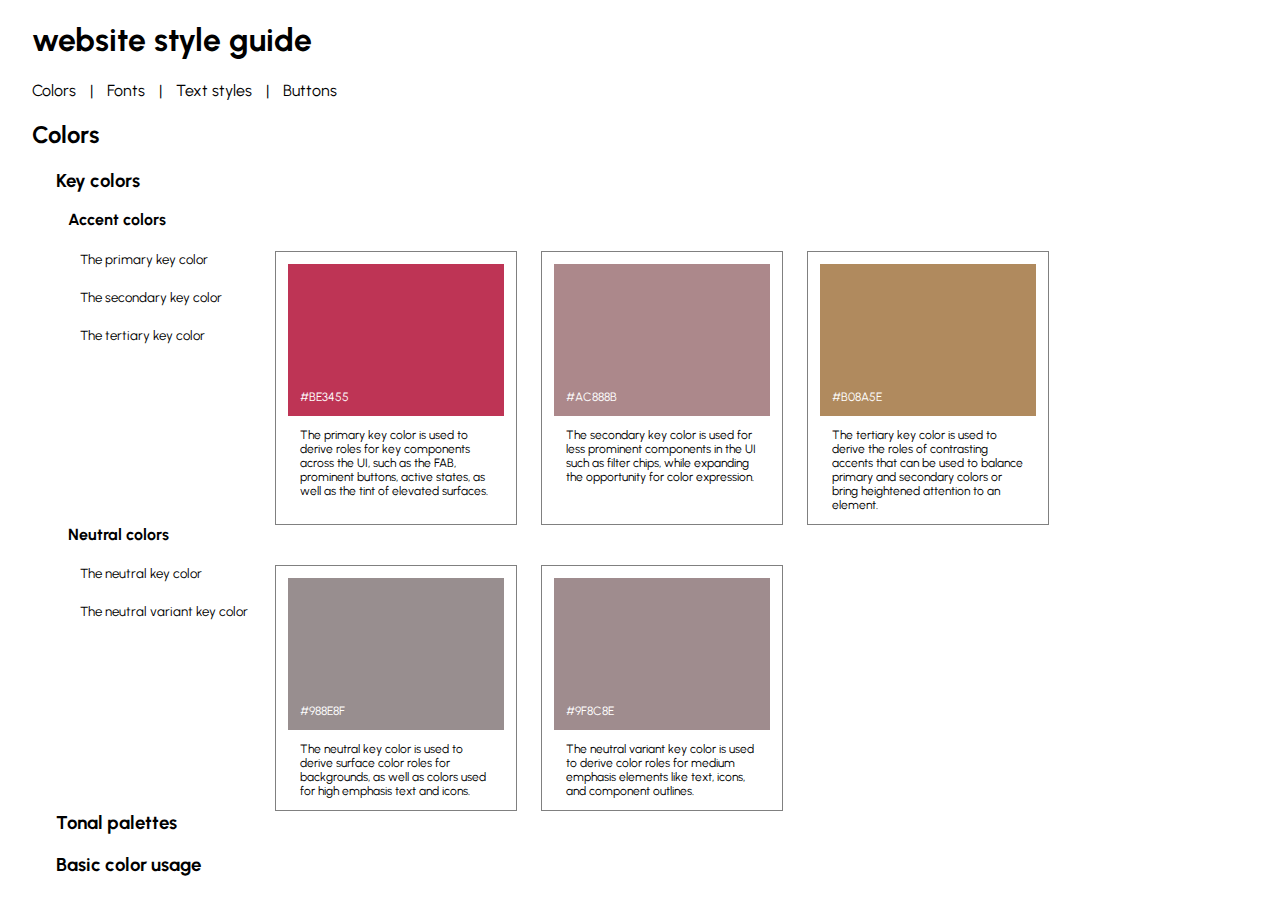
==== color.html @ 14b2f960 "230515_update2" ====
<!DOCTYPE html>
<html lang="en">
<head>
    <meta charset="UTF-8">
    <meta http-equiv="X-UA-Compatible" content="IE=edge">
    <meta name="viewport" content="width=device-width, initial-scale=1.0">
    <title>visual guide</title>
    <link href="css/styles.css" type="text/css" rel="stylesheet">
    <link rel="preconnect" href="https://fonts.googleapis.com">
    <link rel="preconnect" href="https://fonts.gstatic.com" crossorigin>
    <link href="https://fonts.googleapis.com/css2?family=Comfortaa:wght@300;400;500;600;700&family=Roboto:ital,wght@0,100;0,300;0,400;0,500;0,700;0,900;1,100;1,300;1,400;1,500;1,700;1,900&family=Urbanist:ital,wght@0,100;0,200;0,300;0,400;0,500;0,600;0,700;0,800;0,900;1,100;1,200;1,300;1,400;1,500;1,600;1,700;1,800;1,900&display=swap" rel="stylesheet">    </head>
</head>
<body>
    <header>
        <h1>website style guide</h1>
    </header>
    <nav>
        <ul class="breadcrumb">
            <li><a href="color.html">Colors</a></li>
            <li><a href="fonts.html">Fonts</a></li>
            <li><a href="text styles.html">Text styles</a></li>
            <li><a href="buttons.html">Buttons</a></li>
        </ul>
    </nav>
    <main>
        <h2>Colors</h2>
        <section class="key-colors">
            <h3>Key colors</h3>
            <h4>Accent colors</h4>
            <div class="accent-colors">
                <div class="left">
                    <h5 class="key">The primary key color</h5>
                    <h5 class="key">The secondary key color</h5>
                    <h5 class="key">The tertiary key color</h5>
                </div>
                <div class="color-hero">
                    <div class="container">
                        <p class="color-box" id="BE3455">#BE3455</p>
                        <p class="color-text">The primary key color is used to derive roles for key components across the UI, such as the FAB, prominent buttons, active states, as well as the tint of elevated surfaces.</p>
                    </div>
                    <div class="container">
                        <p class="color-box" id="AC888B">#AC888B</p>
                        <p class="color-text">The secondary key color is used for less prominent components in the UI such as filter chips, while expanding the opportunity for color expression.</p>
                    </div>
                    <div class="container">    
                        <p class="color-box" id="B08A5E">#B08A5E</p>
                        <p class="color-text">The tertiary key color is used to derive the roles of contrasting accents that can be used to balance primary and secondary colors or bring heightened attention to an element. </p>
                    </div>
                </div>
            </div>
            <h4>Neutral colors</h4>
            <div class="neutral-colors">
                <div class="left">
                    <h5 class="key">The neutral key color</h5>
                    <h5 class="key">The neutral variant key color</h5>
                </div>
                <div class="color-hero">
                    <div class="container">
                        <p class="color-box" id="c988E8F">#988E8F</p>
                        <p class="color-text">The neutral key color is used to derive surface color roles for backgrounds, as well as colors used for high emphasis text and icons.</p>
                    </div>
                    <div class="container">
                        <p class="color-box" id="c9F8C8E">#9F8C8E</p>
                        <p class="color-text">The neutral variant key color is used to derive color roles for medium emphasis elements like text, icons, and component outlines. </p>
                    </div>
                </div>
            </div>
        </section> 
        <h3>Tonal palettes</h3>
        <h3>Basic color usage</h3>
    </main>
</body>
</html>
---- css/styles.css ----
* {
    font-family: 'urbanist';
}

body {
    margin: 16px 32px;
}

p {
    font-size: 12px;
}

h3 {
    margin-top: 0;
    margin-left: 24px;
}

h4 {
    margin-top: 0;
    margin-left: 36px;
}

h5 {
    margin-top: 0;
    margin-left:48px;
}

/* header */

/* navigation */
.breadcrumb {
    padding: 0;
}

.breadcrumb > li {
    display:inline;
}

.breadcrumb li+li::before {
    content: "| ";
    padding: 0 10px;
}

a {
    text-decoration: none;
    color: black;
}

a:active, a:hover {
    color: #BE3455;
}


/* key-colors section */

.accent-colors, .neutral-colors, 
.color-hero{
    display: flex;
}

.color-hero {
    gap: 24px;
}

.left, 
.neutral-colors > h4 {
    width: 20%; 
}

.color-hero div {
    display: flex;
    flex-direction: column;
}

.color-box {
    height: 128px;
    width: 192px;
    display: flex;
    align-items: flex-end;
    padding: 12px;
    margin: 12px 12px 0;
    color: white;
}

.color-text {
    width: 192px;
    padding: 12px;
    margin: 0 12px;
}

.key {
    font-weight: normal;
}

.key:hover {
    text-decoration: underline;
    text-decoration-thickness: 2px;
    text-decoration-color: #BE3455;
}

#BE3455 {
    background-color: #BE3455;
}

#AC888B {
    background-color: #AC888B;
}

#B08A5E {
    background-color: #B08A5E;
}

#c988E8F {
    background-color: #988e8f;
}

#c9F8C8E {
    background-color: #9F8C8E;
}

.container {
    border: 1px solid grey;
}
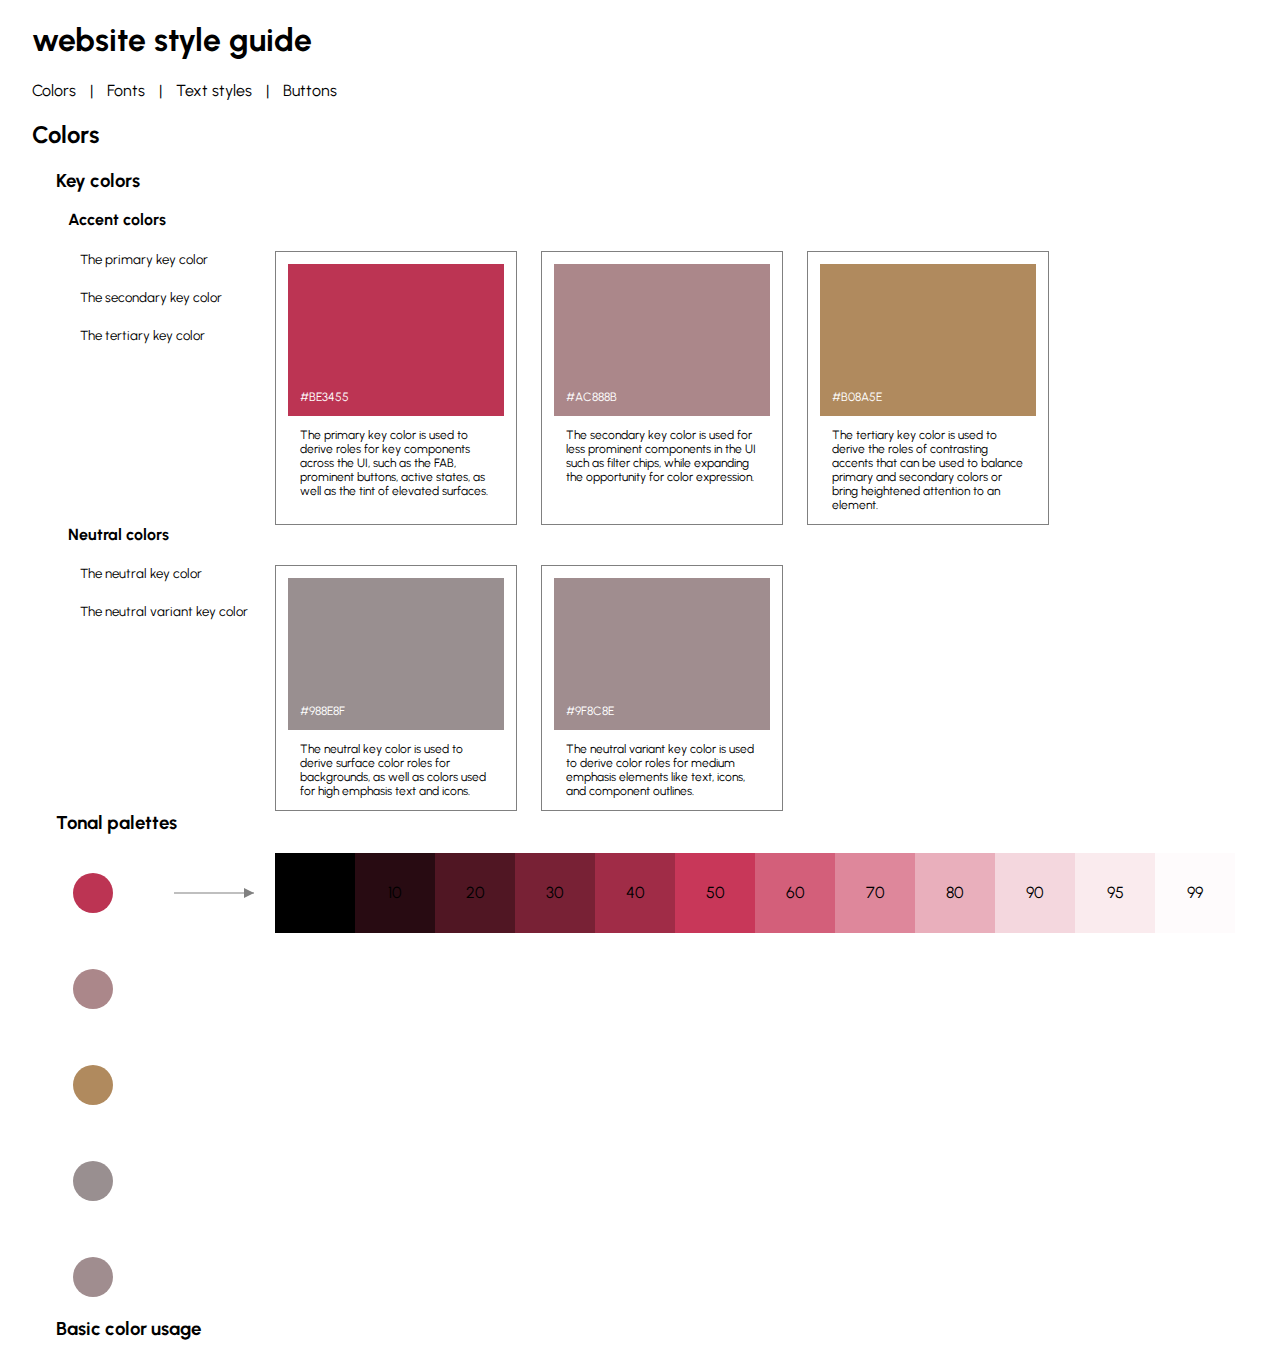
==== commit e896501d: "230516_update" ====
--- a/color.html
+++ b/color.html
@@ -66,7 +66,39 @@
                 </div>
             </div>
         </section> 
-        <h3>Tonal palettes</h3>
+        <section>
+            <h3>Tonal palettes</h3>
+            <div class="palettes">
+                <div class="color-row">
+                    <div class="key-color-1" id="BE3455"></div>
+                    <p class="arrow"></p>
+                    <div class="key-color c0">0</div>
+                    <div class="key-color c10">10</div>
+                    <div class="key-color c20">20</div>
+                    <div class="key-color c30">30</div>
+                    <div class="key-color c40">40</div>
+                    <div class="key-color c50">50</div>
+                    <div class="key-color c60">60</div>
+                    <div class="key-color c70">70</div>
+                    <div class="key-color c80">80</div>
+                    <div class="key-color c90">90</div>
+                    <div class="key-color c95">95</div>
+                    <div class="key-color c99">99</div>
+                </div>
+                <div class="color-row">
+                    <div class="key-color-1" id="AC888B"></div>
+                </div>
+                <div class="color-row">
+                    <div class="key-color-1" id="B08A5E"></div>
+                </div>
+                <div class="color-row">
+                    <div class="key-color-1" id="c988E8F"></div>
+                </div>
+                <div class="color-row">
+                    <div class="key-color-1" id="c9F8C8E"></div>
+                </div>
+            </div>
+        </section>
         <h3>Basic color usage</h3>
     </main>
 </body>
--- a/css/styles.css
+++ b/css/styles.css
@@ -99,26 +99,132 @@
 }
 
 #BE3455 {
-    background-color: #BE3455;
+    background-color: hsl(346, 57%, 47%);
 }
 
 #AC888B {
-    background-color: #AC888B;
+    background-color: hsl(355, 18%, 60%);
 }
 
 #B08A5E {
-    background-color: #B08A5E;
+    background-color: hsl(32, 34%, 53%);
 }
 
 #c988E8F {
-    background-color: #988e8f;
+    background-color: hsl(354, 5%, 58%);
 }
 
 #c9F8C8E {
-    background-color: #9F8C8E;
+    background-color: hsl(354, 9%, 59%);
 }
 
 .container {
     border: 1px solid grey;
 }
 
+/* tonal palettes section */
+
+.palettes {
+    display: grid;
+    grid-template-rows: repeat(5, 80px);
+    gap: 16px;
+}
+
+.color-row {
+    display: grid;
+    grid-template-columns: 10% 10% repeat(12, 80px);
+    justify-items: center;
+    align-items: center;
+}
+
+.key-color-1 {
+    height: 40px;
+    width: 40px;
+    border-radius: 50%;
+}
+
+.key-color {
+    width: 80px;
+    height: 80px;
+    display: flex;
+    justify-content: center;
+    align-items: center;
+}
+
+.c0 {
+    background-color: hsl(346, 57%, 0%);
+}
+
+.c10 {
+    background-color: hsl(346, 57%, 10%);
+}
+
+.c20 {
+    background-color: hsl(346, 57%, 20%);
+}
+
+.c30 {
+    background-color: hsl(346, 57%, 30%);
+}
+
+.c40 {
+    background-color: hsl(346, 57%, 40%);
+}
+
+.c50 {
+    background-color: hsl(346, 57%, 50%);
+}
+
+.c60 {
+    background-color: hsl(346, 57%, 60%);
+}
+
+.c70 {
+    background-color: hsl(346, 57%, 70%);
+}
+
+.c80 {
+    background-color: hsl(346, 57%, 80%);
+}
+
+.c90 {
+    background-color: hsl(346, 57%, 90%);
+}
+
+.c95 {
+    background-color: hsl(346, 57%, 95%);
+}
+
+.c99 {
+    background-color: hsl(346, 57%, 99%);
+}
+
+.arrow {
+    position: relative;
+    display: inline-block;
+    width: 80px;
+  }
+  
+  .arrow::before {
+    content: "";
+    position: absolute;
+    top: 50%;
+    left: 0;
+    width: 100%;
+    height: 1px;
+    background-color: grey;
+    transform: translateY(-50%);
+  }
+  
+  .arrow::after {
+    content: "";
+    position: absolute;
+    top: 50%;
+    right: 0;
+    width: 0;
+    height: 0;
+    border-top: 5px solid transparent;
+    border-bottom: 5px solid transparent;
+    border-left: 10px solid grey;
+    transform: translateY(-50%);
+  }